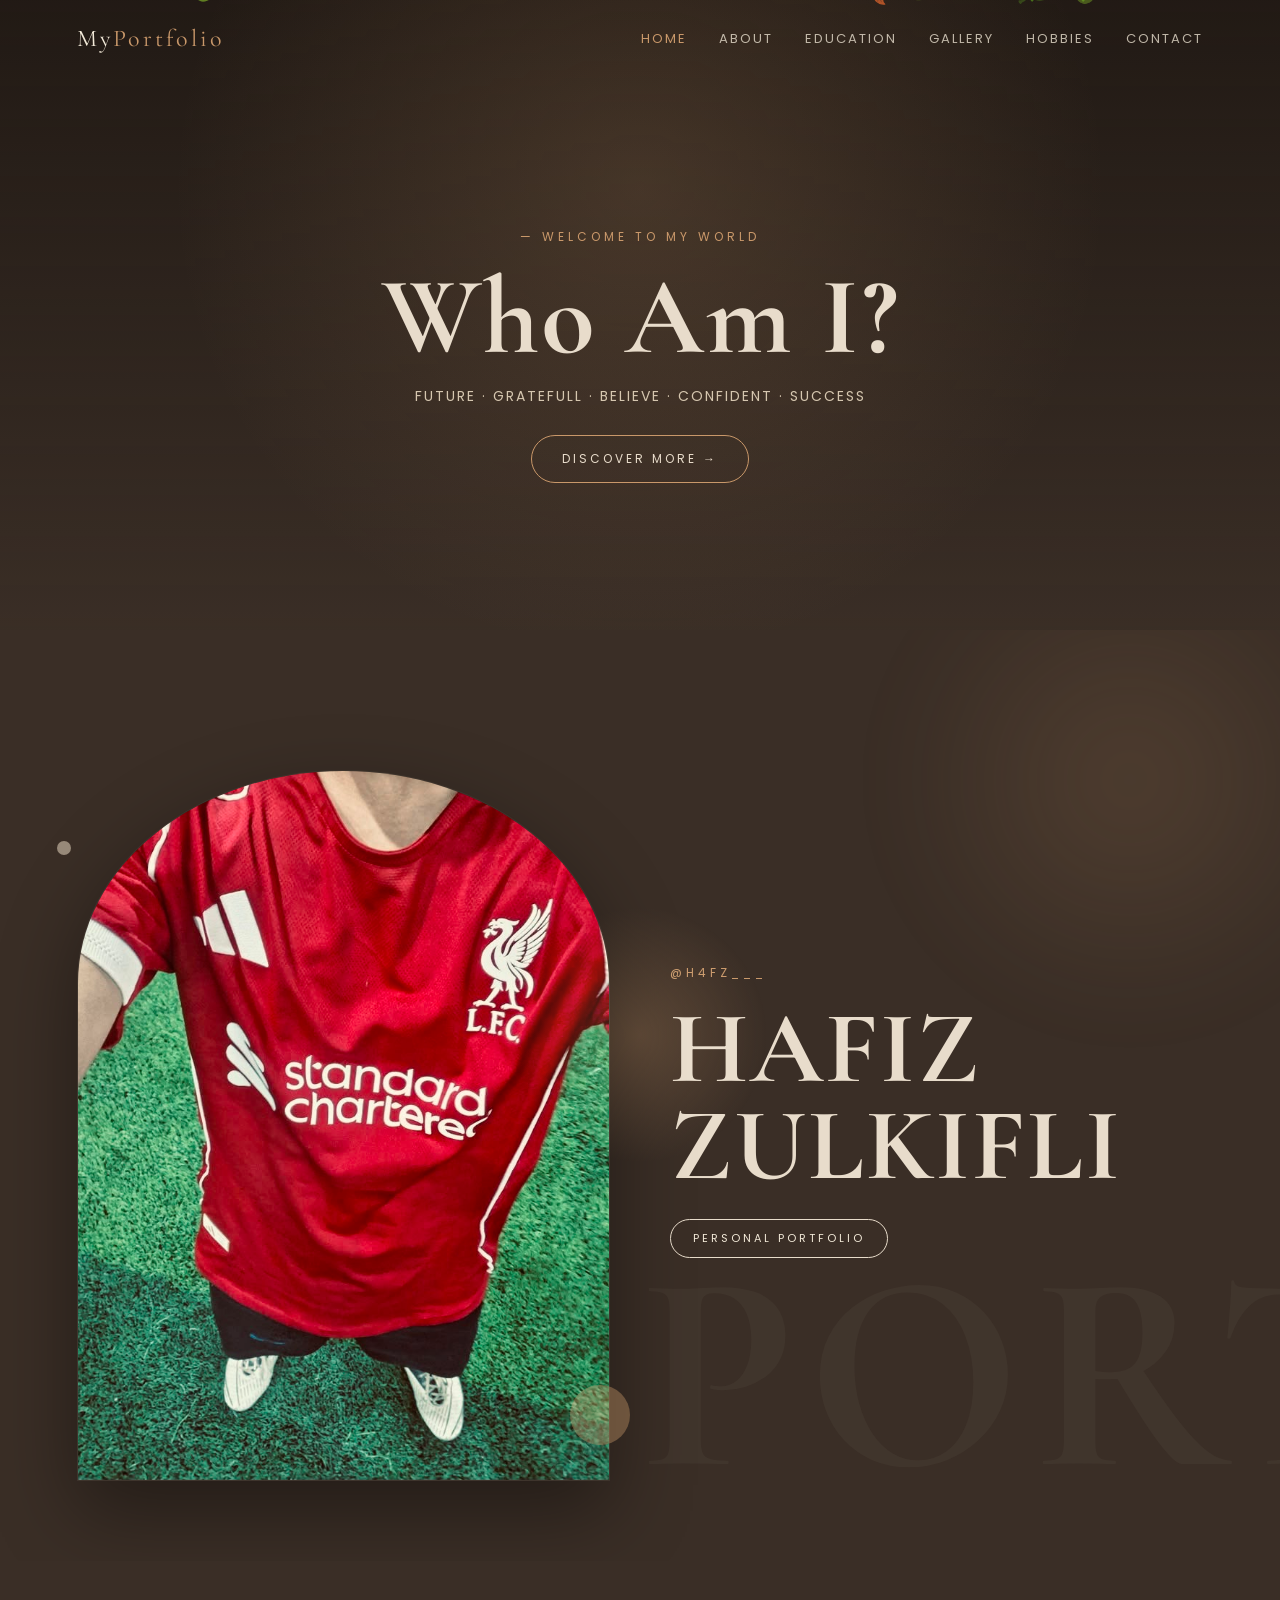
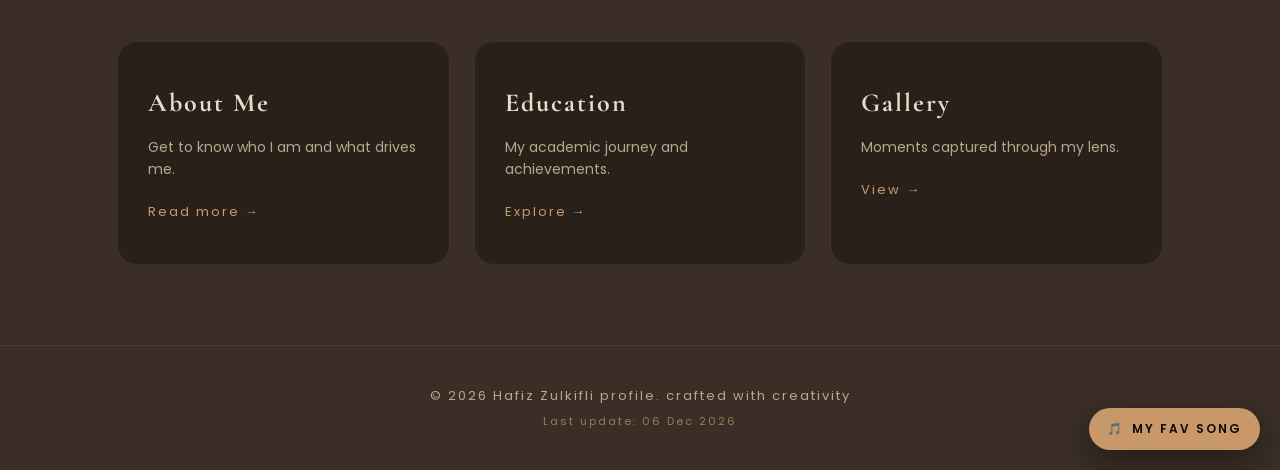
==== index.html @ b87a3415 "Add files via upload" ====
<!DOCTYPE html>
<html lang="en">
<head>
<meta charset="UTF-8" />
<meta name="viewport" content="width=device-width,initial-scale=1" />
<title>Portfolio — Home</title>
<link rel="stylesheet" href="style.css" />
<link href="https://fonts.googleapis.com/css2?family=Cormorant+Garamond:wght@400;600;700&family=Poppins:wght@300;400;500;600&display=swap" rel="stylesheet">
</head>
<body class="page-fade">
<div class="cursor-glow"></div>
<div class="leaves" aria-hidden="true"></div>
<link rel="stylesheet" href="leaves.css">
<div class="leaves" aria-hidden="true"></div>


<!-- PERSISTENT MUSIC (on every page) -->
<audio id="bgMusic" src="C:\Users\Asus\OneDrive - Universiti Teknologi MARA (1)\Documents\IMD318\Powfu - death bed (coffee for your head) (Lyrics) ft. beabadoobee [4N-WFXpBjpc].mp3" loop></audio>
<button id="musicToggle" class="music-toggle" title="My Fav Song">🎵 <span>MY FAV SONG</span></button>

<!-- NAV -->
<header class="nav">
  <a href="index.html" class="logo">My<span>Portfolio</span></a>
  <nav class="links">
    <a href="index.html" class="active">Home</a>
    <a href="about.html">About</a>
    <a href="education.html">Education</a>
    <a href="gallery.html">Gallery</a>
    <a href="hobbies.html">Hobbies</a>
    <a href="contact.html">Contact</a>
  </nav>
  <button class="burger" aria-label="menu"><span></span><span></span><span></span></button>
</header>

<!-- BANNER -->
<section class="banner reveal">
  <div class="banner-overlay"></div>
  <div class="banner-inner">
    <p class="kicker">— Welcome to my world</p>
    <h2 class="serif banner-title">Who Am I?</h2>
    <p class="banner-sub"> FUTURE · GRATEFULL · BELIEVE · CONFIDENT · SUCCESS</p>
    <a href="about.html" class="banner-btn">Discover More →</a>
  </div>
</section>

<!-- HERO -->
<section class="hero">
  <div class="hero-shape"></div>
  <div class="hero-grid">
    <div class="hero-img reveal">
      <div class="arch">
        <img src="home.jpeg" alt="Profile" />
      </div>
      <div class="dot dot-1"></div>
      <div class="dot dot-2"></div>
    </div>
    <div class="hero-text reveal">
      <p class="kicker">@h4fz___</p>
      <h1>HAFIZ<br/>ZULKIFLI</h1>
      <div class="badge">PERSONAL PORTFOLIO</div>
      <div class="socials">
       
      </div>
    </div>
  </div>
  <h2 class="watermark" data-parallax="0.3">PORTFOLIO</h2>
</section>

<!-- HIGHLIGHTS -->
<section class="highlights">
  <div class="card reveal"><h3>About Me</h3><p>Get to know who I am and what drives me.</p><a href="about.html">Read more →</a></div>
  <div class="card reveal"><h3>Education</h3><p>My academic journey and achievements.</p><a href="education.html">Explore →</a></div>
  <div class="card reveal"><h3>Gallery</h3><p>Moments captured through my lens.</p><a href="gallery.html">View →</a></div>
</section>

<footer class="footer">
  <p>© 2026 Hafiz Zulkifli profile. crafted with creativity</p>
  <p class="last-update">Last update: <span id="lastUpdate"></span></p>
</footer>
<script src="script.js"></script>
<script src="leaves.js"></script>

</body>
</html>
---- style.css ----
*{margin:0;padding:0;box-sizing:border-box}
:root{
  --bg:#3a2e26;          /* dark brown */
  --bg-2:#2a201a;
  --cream:#e8dccb;       /* warm cream */
  --cream-2:#d6c7b0;
  --black:#0e0a07;
  --text:#f3ead9;
  --muted:#b8a78e;
  --accent:#c9986a;
}
html{scroll-behavior:smooth}
body{
  font-family:'Poppins',sans-serif;
  background:var(--bg);color:var(--text);
  overflow-x:hidden;line-height:1.6;
  cursor:none;
}
a{color:inherit;text-decoration:none}
.serif,h1,h2,h3{font-family:'Cormorant Garamond',serif;letter-spacing:2px}

/* cursor */
.cursor-glow{
  position:fixed;width:300px;height:300px;border-radius:50%;
  background:radial-gradient(circle,rgba(201,152,106,.25),transparent 60%);
  pointer-events:none;transform:translate(-50%,-50%);
  left:var(--mx,50%);top:var(--my,50%);z-index:9999;
  transition:width .3s,height .3s;mix-blend-mode:screen;
}

/* page transitions */
.page-fade{animation:pageIn .8s ease both}
@keyframes pageIn{from{opacity:0;transform:translateY(20px);filter:blur(8px)}to{opacity:1;transform:none;filter:none}}

/* NAV */
.nav{
  position:fixed;top:0;left:0;right:0;z-index:100;
  display:flex;justify-content:space-between;align-items:center;
  padding:20px 6%;transition:.4s;
}
.nav.scrolled{background:rgba(14,10,7,.75);backdrop-filter:blur(14px);padding:14px 6%}
.logo{font-family:'Cormorant Garamond',serif;font-size:24px;letter-spacing:3px}
.logo span{color:var(--accent)}
.links{display:flex;gap:32px}
.links a{font-size:13px;letter-spacing:2px;text-transform:uppercase;opacity:.75;position:relative;padding:6px 0}
.links a.active,.links a:hover{opacity:1;color:var(--accent)}
.links a::after{content:'';position:absolute;left:0;bottom:0;width:0;height:1px;background:var(--accent);transition:.3s}
.links a:hover::after{width:100%}
.burger{display:none;background:none;border:0;flex-direction:column;gap:5px;cursor:pointer}
.burger span{width:26px;height:2px;background:var(--cream)}

/* HERO */
.hero{position:relative;min-height:100vh;display:flex;align-items:center;padding:140px 6% 80px;overflow:hidden}
.hero-shape{position:absolute;top:-100px;right:-100px;width:500px;height:500px;border-radius:50%;background:radial-gradient(circle,var(--accent),transparent 70%);opacity:.15;filter:blur(40px)}
.hero-grid{display:grid;grid-template-columns:1fr 1fr;gap:60px;align-items:center;width:100%;max-width:1200px;margin:auto;position:relative;z-index:2}
.arch{
  width:100%;aspect-ratio:3/4;
  border-top-left-radius:50% 30%;border-top-right-radius:50% 30%;
  overflow:hidden;background:var(--bg-2);
  box-shadow:0 30px 80px rgba(0,0,0,.4);
  border:1px solid rgba(232,220,203,.1);
}
.arch.tall{aspect-ratio:3/4.5}
.arch img{width:100%;height:100%;object-fit:cover;transition:transform 1.2s}
.arch:hover img{transform:scale(1.08)}
.hero-img{position:relative}
.dot{position:absolute;border-radius:50%;background:var(--cream-2);opacity:.6}
.dot-1{width:14px;height:14px;top:10%;left:-20px}
.dot-2{width:60px;height:60px;bottom:5%;right:-20px;background:var(--accent);opacity:.4}
.kicker{font-size:12px;letter-spacing:4px;text-transform:uppercase;color:var(--accent);margin-bottom:18px}
.hero-text h1{font-size:clamp(54px,8vw,110px);line-height:.95;color:var(--cream);margin-bottom:24px}
.badge{display:inline-block;padding:10px 22px;border:1px solid var(--cream);border-radius:30px;font-size:11px;letter-spacing:3px;margin-bottom:30px}
.socials{display:flex;gap:14px}
.socials a{width:42px;height:42px;border:1px solid rgba(232,220,203,.3);border-radius:50%;display:grid;place-items:center;font-size:11px;letter-spacing:1px;transition:.3s}
.socials a:hover{background:var(--accent);border-color:var(--accent);color:var(--black);transform:translateY(-3px)}
.watermark{
  position:absolute;bottom:-40px;left:50%;transform:translateX(-50%);
  font-size:22vw;color:rgba(232,220,203,.04);font-weight:700;
  pointer-events:none;white-space:nowrap;letter-spacing:10px;
}

/* HIGHLIGHTS */
.highlights{display:grid;grid-template-columns:repeat(auto-fit,minmax(260px,1fr));gap:24px;padding:80px 6%;max-width:1200px;margin:auto}
.card{background:var(--bg-2);padding:40px 30px;border-radius:20px;border:1px solid rgba(232,220,203,.08);transition:.4s}
.card:hover{transform:translateY(-8px);border-color:var(--accent)}
.card h3{font-size:26px;color:var(--cream);margin-bottom:12px}
.card p{color:var(--muted);margin-bottom:18px;font-size:14px}
.card a{color:var(--accent);font-size:13px;letter-spacing:2px}

/* PAGE HEAD */
.page-head{padding:160px 6% 60px;text-align:center}
.page-head h1{font-size:clamp(50px,8vw,90px);color:var(--cream)}

/* SPLIT (about/contact) */
.split,.contact-wrap{display:grid;grid-template-columns:1fr 1fr;gap:80px;padding:140px 6% 100px;max-width:1300px;margin:auto;align-items:center}
.split-text h1,.contact-text h1{font-size:clamp(48px,7vw,84px);color:var(--cream);margin:14px 0 28px;line-height:1}
.split-text p{margin-bottom:18px;color:var(--cream-2)}
.info-row,.c-row{display:flex;justify-content:space-between;padding:14px 0;border-bottom:1px solid rgba(232,220,203,.1);font-size:14px}
.info-row span,.c-row span{color:var(--muted);letter-spacing:2px;font-size:12px}
.contact-text .sub{color:var(--accent);letter-spacing:4px;margin-bottom:30px;font-size:14px}
.contact-text .socials{margin-top:30px}
.music-btn{
    background: var(--accent);
    color: var(--black);
    border: none;
    padding: 10px 20px;
    border-radius: 30px;
    font-size: 14px;
    font-weight: 600;
    cursor: pointer;
    transition: 0.3s;
}

.music-btn:hover{
    transform: translateY(-3px);
    opacity: 0.9;
}

.music-box{
    margin-top: 20px;
    padding: 20px;
    background: var(--bg-2);
    border: 1px solid rgba(232,220,203,.1);
    border-radius: 15px;
}

.music-box h3{
    color: var(--cream);
    margin-bottom: 10px;
}

.music-box p{
    color: var(--muted);
    margin-bottom: 15px;
}

/* TIMELINE */
.timeline{max-width:900px;margin:auto;padding:40px 6% 120px;position:relative}
.timeline::before{content:'';position:absolute;left:50%;top:0;bottom:0;width:1px;background:rgba(232,220,203,.15)}
.t-item{display:grid;grid-template-columns:1fr 1fr;gap:40px;margin-bottom:60px;align-items:center}
.t-item:nth-child(even){direction:rtl}
.t-item:nth-child(even) .t-card{direction:ltr}
.t-year{font-family:'Cormorant Garamond',serif;font-size:32px;color:var(--accent);text-align:right}
.t-item:nth-child(even) .t-year{text-align:left}
.t-card{background:var(--bg-2);padding:28px;border-radius:16px;border:1px solid rgba(232,220,203,.08)}
.t-card h3{color:var(--cream);font-size:22px;margin-bottom:8px}
.t-card p{color:var(--muted);font-size:14px}

/* GALLERY */
.gallery{columns:3;column-gap:20px;padding:40px 6% 100px;max-width:1300px;margin:auto}
.g-item{break-inside:avoid;margin-bottom:20px;border-radius:14px;overflow:hidden;background:var(--bg-2)}
.g-item img{width:100%;display:block;transition:transform 1s}
.g-item:hover img{transform:scale(1.06)}
.g-item.tall img{aspect-ratio:3/4;object-fit:cover}


/* HOBBIES */
.hobbies{display:grid;grid-template-columns:repeat(auto-fit,minmax(240px,1fr));gap:24px;padding:40px 6% 120px;max-width:1200px;margin:auto}
.h-card{background:var(--bg-2);padding:40px 30px;border-radius:18px;border:1px solid rgba(232,220,203,.08);position:relative;transition:.4s}
.h-card span{font-family:'Cormorant Garamond',serif;font-size:50px;color:var(--accent);opacity:.4;display:block;margin-bottom:14px}
.h-card h3{color:var(--cream);font-size:24px;margin-bottom:8px}
.h-card p{color:var(--muted);font-size:14px}
.h-card:hover{transform:translateY(-10px);border-color:var(--accent);background:var(--bg)}

.h-card{
    overflow:hidden;
}

.h-card img{
    width:100%;
    height:200px;
    object-fit:cover;
    border-radius:12px;
    margin-bottom:15px;
    transition:0.5s ease;
}

.h-card:hover img{
    transform:scale(1.08);
}

/* REVEAL */
.reveal{opacity:0;transform:translateY(40px);transition:opacity 1s,transform 1s}
.reveal.visible{opacity:1;transform:none}

/* FOOTER */
.footer{text-align:center;padding:40px 6%;border-top:1px solid rgba(232,220,203,.08);color:var(--muted);font-size:13px;letter-spacing:2px}

/* MOBILE */
@media(max-width:880px){
  .burger{display:flex}
  .links{position:fixed;inset:0;background:var(--black);flex-direction:column;justify-content:center;align-items:center;gap:30px;font-size:18px;clip-path:circle(0 at top right);transition:.6s}
  .links.open{clip-path:circle(150% at top right)}
  .hero-grid,.split,.contact-wrap{grid-template-columns:1fr;gap:40px}
  .timeline::before{left:20px}
  .t-item{grid-template-columns:80px 1fr;direction:ltr!important}
  .t-year{text-align:left!important;font-size:22px}
  .gallery{columns:2}
}
@media(max-width:520px){.gallery{columns:1}}

/* ===== BANNER ===== */
.banner{
  position:relative;min-height:70vh;display:flex;align-items:center;justify-content:center;
  text-align:center;padding:160px 6% 80px;overflow:hidden;
  background:
    linear-gradient(180deg,rgba(14,10,7,.55),rgba(58,46,38,.85)),
    url('img/profile.jpg') center/cover no-repeat fixed;
}
.banner-overlay{position:absolute;inset:0;background:radial-gradient(circle at 50% 30%,rgba(201,152,106,.18),transparent 60%)}
.banner-inner{position:relative;z-index:2;max-width:760px}
.banner-title{font-size:clamp(48px,9vw,110px);color:var(--cream);line-height:.95;margin:10px 0 16px}
.banner-sub{color:var(--cream-2);letter-spacing:2px;font-size:14px;margin-bottom:28px}
.banner-btn{
  display:inline-block;padding:13px 30px;border:1px solid var(--accent);border-radius:30px;
  color:var(--cream);font-size:12px;letter-spacing:3px;text-transform:uppercase;transition:.3s;
}
.banner-btn:hover{background:var(--accent);color:var(--black);transform:translateY(-3px)}

/* ===== MUSIC FLOATING TOGGLE ===== */
.music-toggle{
  position:fixed;right:20px;bottom:20px;z-index:9000;cursor:pointer;
  display:flex;align-items:center;gap:8px;padding:12px 18px;border:none;border-radius:30px;
  background:var(--accent);color:var(--black);font-family:'Poppins',sans-serif;
  font-size:12px;font-weight:600;letter-spacing:2px;box-shadow:0 10px 30px rgba(0,0,0,.4);transition:.3s;
}
.music-toggle:hover{transform:translateY(-3px)}
.music-toggle.playing{animation:pulse 1.4s infinite}
@keyframes pulse{0%,100%{box-shadow:0 0 0 0 rgba(201,152,106,.5)}50%{box-shadow:0 0 0 12px rgba(201,152,106,0)}}

/* my fav song box (about) */
.music-box{cursor:pointer}
.music-box.playing{border-color:var(--accent)}
.music-status{display:inline-block;color:var(--accent);letter-spacing:2px;font-size:12px}

/* ===== GALLERY VIDEO ===== */
.gallery-video{max-width:1000px;margin:0 auto 40px;padding:0 6%}
.gallery-video video{width:100%;border-radius:16px;display:block;background:var(--bg-2);box-shadow:0 30px 80px rgba(0,0,0,.4)}

/* ===== NATURE LEAVES EFFECT ===== */
.leaves{position:fixed;inset:0;pointer-events:none;z-index:50;overflow:hidden}
.leaf{position:absolute;top:-40px;font-size:22px;opacity:.55;animation:fall linear infinite;will-change:transform}
@keyframes fall{
  0%{transform:translateY(-40px) rotate(0deg)}
  100%{transform:translateY(110vh) rotate(360deg)}
}


.split-text p,
.t-card p{
    text-align: justify;
}

/* last update line */
.footer .last-update{margin-top:6px;font-size:11px;opacity:.7;color:var(--accent)}
---- leaves.css ----
/* === FALLING LEAVES ANIMATION === */
.leaves {
  position: fixed;
  inset: 0;
  width: 100%;
  height: 100%;
  pointer-events: none;
  overflow: hidden;
  z-index: 1;
}

.falling-leaf {
  position: absolute;
  top: -10vh;
  left: var(--left, 50vw);
  width: var(--size, 32px);
  height: var(--size, 32px);
  opacity: var(--opacity, 0.6);
  transform: rotate(var(--rot, 0deg));
  animation:
    leafFall var(--dur, 16s) linear infinite,
    leafSway calc(var(--dur, 16s) / 4) ease-in-out infinite alternate;
  animation-delay: var(--delay, 0s);
  filter: drop-shadow(0 4px 6px rgba(0, 0, 0, 0.15));
  will-change: transform;
}

.falling-leaf svg { width: 100%; height: 100%; display: block; }

@keyframes leafFall {
  0%   { transform: translate3d(0, -10vh, 0) rotate(var(--rot, 0deg)); }
  100% { transform: translate3d(0, 110vh, 0) rotate(calc(var(--rot, 0deg) + 540deg)); }
}

@keyframes leafSway {
  0%   { margin-left: 0; }
  100% { margin-left: var(--sway, 60px); }
}

/* Daun penjuru (statik + tiupan angin) */
.corner-leaves { position: fixed; inset: 0; pointer-events: none; z-index: 2; }
.leaf-deco {
  position: absolute;
  width: 220px;
  opacity: 0.85;
}
.leaf-tl {
  top: -30px; left: -40px;
  transform-origin: top left;
  animation: leafBreezeL 6s ease-in-out infinite alternate;
}
.leaf-br {
  bottom: -30px; right: -40px;
  transform: rotate(180deg);
  transform-origin: bottom right;
  animation: leafBreezeR 6s ease-in-out infinite alternate;
}
@keyframes leafBreezeL {
  0%   { transform: rotate(0deg) translateY(0); }
  100% { transform: rotate(4deg) translateY(6px); }
}
@keyframes leafBreezeR {
  0%   { transform: rotate(180deg) translateY(0); }
  100% { transform: rotate(184deg) translateY(6px); }
}

@media (prefers-reduced-motion: reduce) {
  .falling-leaf, .leaf-deco { animation: none !important; }
}
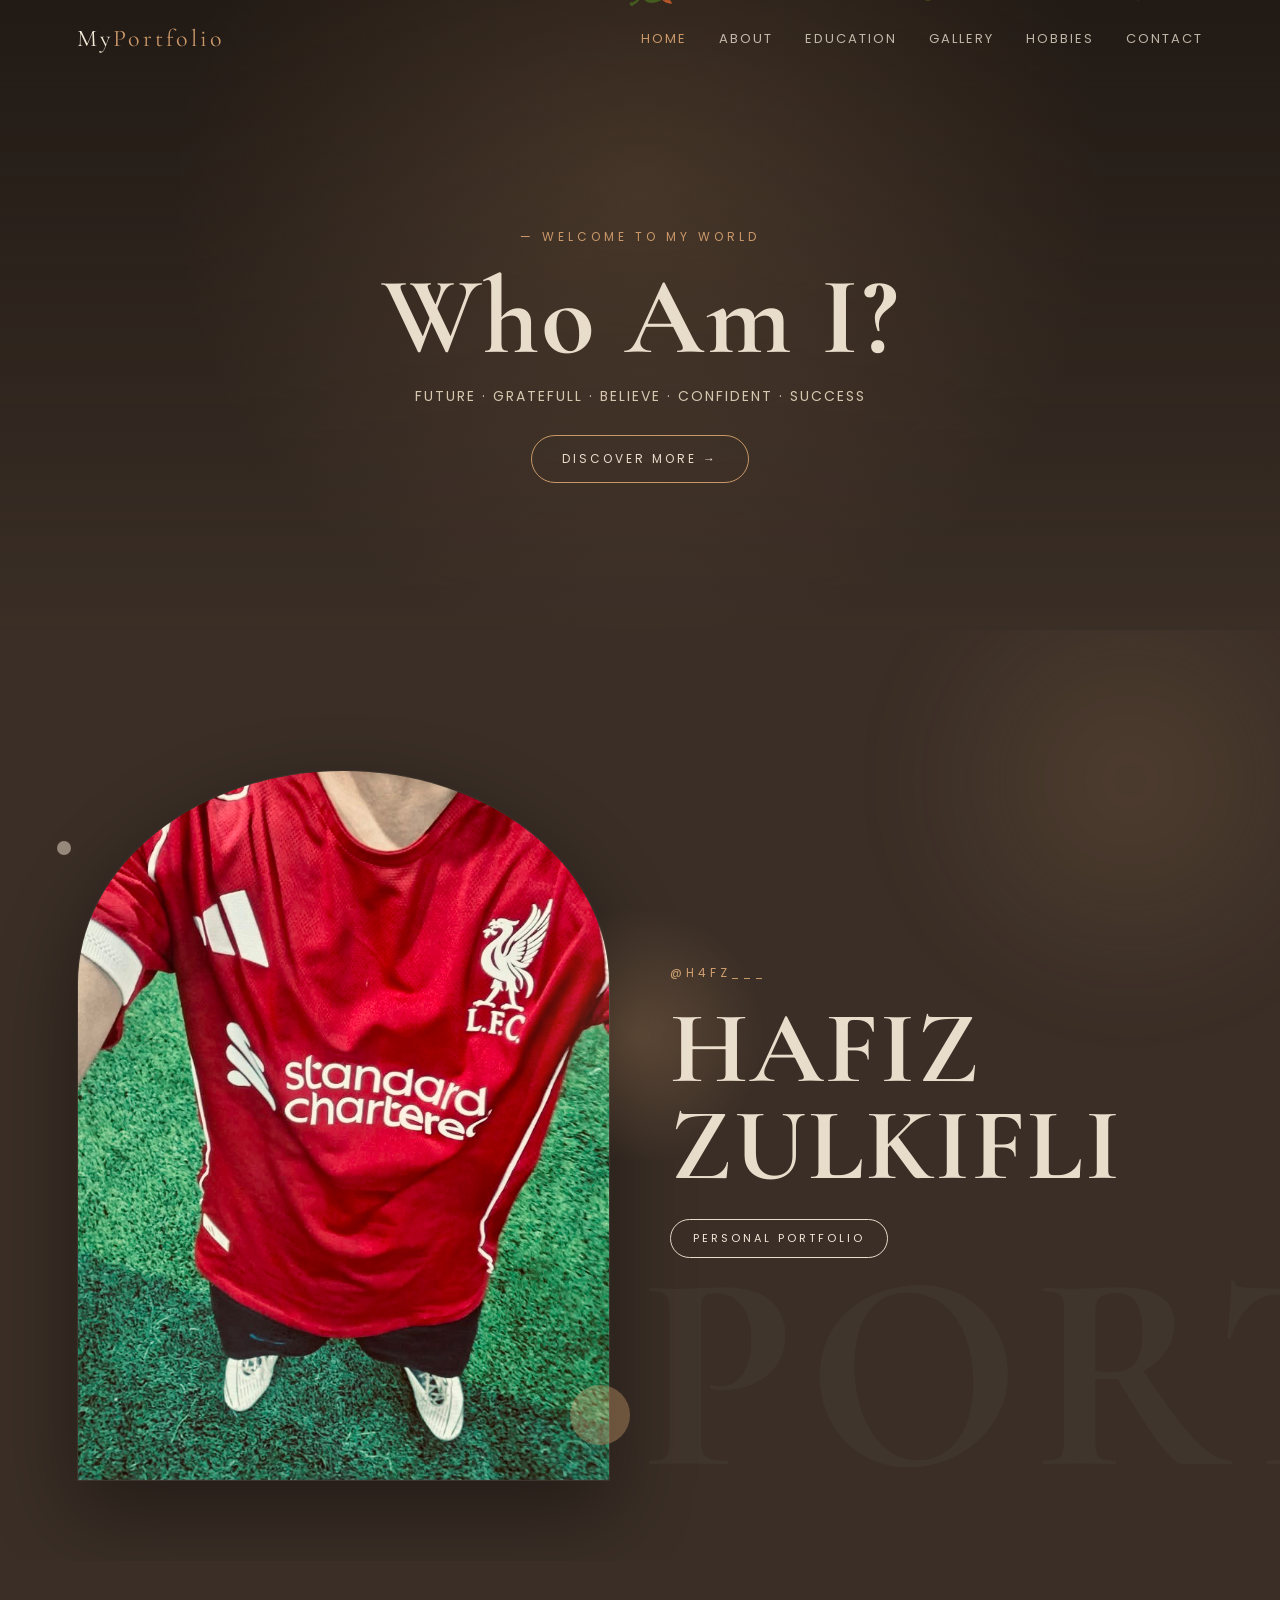
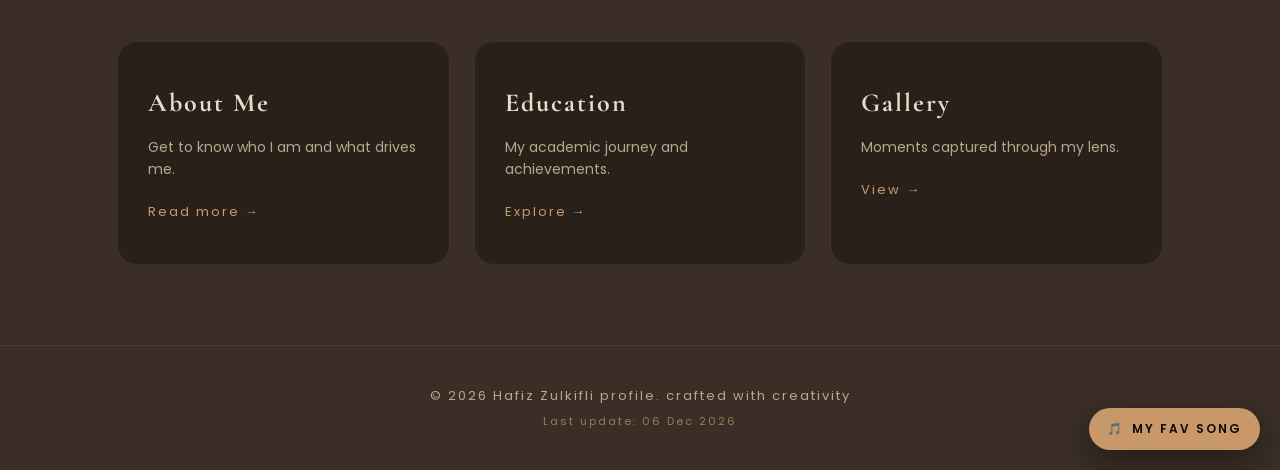
==== commit c1096b54: "Add files via upload" ====
--- a/index.html
+++ b/index.html
@@ -15,7 +15,7 @@
 
 
 <!-- PERSISTENT MUSIC (on every page) -->
-<audio id="bgMusic" src="C:\Users\Asus\OneDrive - Universiti Teknologi MARA (1)\Documents\IMD318\Powfu - death bed (coffee for your head) (Lyrics) ft. beabadoobee [4N-WFXpBjpc].mp3" loop></audio>
+<audio id="bgMusic" src="death-bed.mp3" loop></audio>
 <button id="musicToggle" class="music-toggle" title="My Fav Song">🎵 <span>MY FAV SONG</span></button>
 
 <!-- NAV -->
